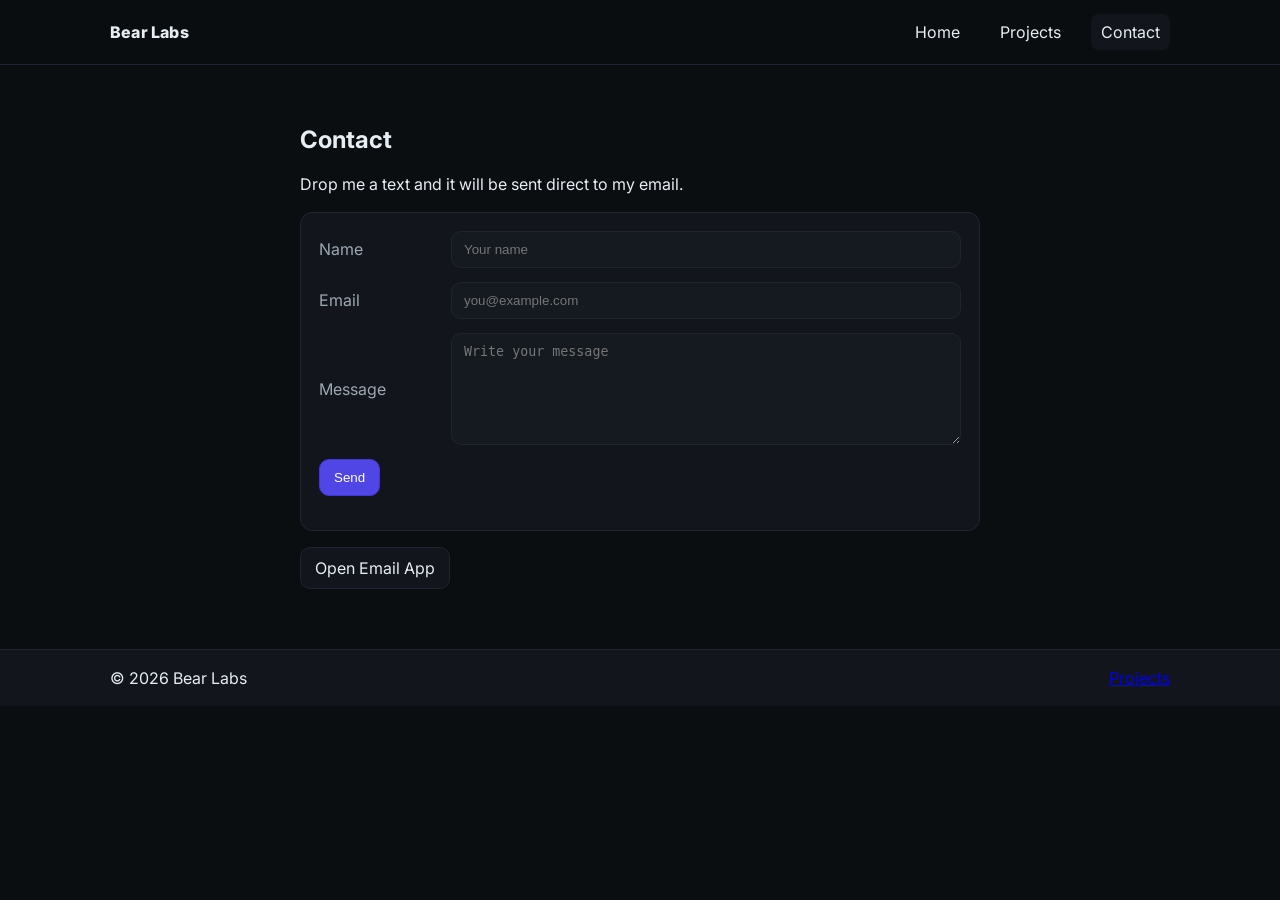
==== contact.html @ b3a80230 "Updated folder structure" ====
<!doctype html>
<html lang="en">
<head>
  <meta charset="utf-8">
  <meta name="viewport" content="width=device-width, initial-scale=1">
  <title>Contact • Bear Labs</title>
  <link rel="preconnect" href="https://fonts.googleapis.com">
  <link rel="preconnect" href="https://fonts.gstatic.com" crossorigin>
  <link href="https://fonts.googleapis.com/css2?family=Inter:wght@400;600;800&display=swap" rel="stylesheet">
  <link rel="stylesheet" href="styles.css">
</head>
<body>
  <header class="site-header">
    <div class="container header-inner">
      <div class="brand">Bear Labs</div>
      <nav class="nav">
        <a href="index.html">Home</a>
        <a href="index.html#projects">Projects</a>
        <a href="contact.html" class="active">Contact</a>
      </nav>
    </div>
  </header>

  <main>
    <section class="section">
      <div class="container narrow">
        <h1>Contact</h1>
        <p>Drop me a text and it will be sent direct to my email.</p>
        <form id="contactForm" class="form">
          <div class="form-row">
            <label for="name">Name</label>
            <input id="name" name="name" type="text" required placeholder="Your name">
          </div>
          <div class="form-row">
            <label for="email">Email</label>
            <input id="email" name="email" type="email" required placeholder="you@example.com">
          </div>
          <div class="form-row">
            <label for="message">Message</label>
            <textarea id="message" name="message" rows="6" required placeholder="Write your message"></textarea>
          </div>
          <button class="btn primary" type="submit">Send</button>
          <p id="status" class="status" aria-live="polite"></p>
        </form>
        <div class="alt-mail">
          <a class="btn" href="mailto:atharvamahabal8@gmail.com?subject=Hello%20from%20Bear%20Labs">Open Email App</a>
        </div>
      </div>
    </section>
  </main>

  <footer class="site-footer">
    <div class="container footer-inner">
      <div>© <span id="year"></span> Bear Labs</div>
      <div class="footer-links">
        <a href="index.html#projects">Projects</a>
      </div>
    </div>
  </footer>

  <script src="script.js"></script>
  <script>
    document.getElementById('year').textContent = new Date().getFullYear();
    const form = document.getElementById('contactForm');
    const statusEl = document.getElementById('status');
    form.addEventListener('submit', function(e) {
      e.preventDefault();
      const name = document.getElementById('name').value.trim();
      const email = document.getElementById('email').value.trim();
      const message = document.getElementById('message').value.trim();
      const subject = encodeURIComponent('New message from Portfolio: ' + name);
      const body = encodeURIComponent('From: ' + name + ' (' + email + ')\n\n' + message);
      const mailto = 'mailto:atharvamahabal8@gmail.com?subject=' + subject + '&body=' + body;
      statusEl.textContent = 'Opening your email app...';
      window.location.href = mailto;
      setTimeout(function() {
        statusEl.textContent = 'If your email app did not open, use the button above.';
      }, 1500);
    });
  </script>
</body>
</html>
---- styles.css ----
:root {
  --bg: #0b0e11;
  --surface: #12161c;
  --text: #e6edf3;
  --muted: #9da7b2;
  --primary: #4f46e5;
  --primary-ink: #ffffff;
  --border: #1f2430;
  --card: #151a21;
}

* {
  box-sizing: border-box;
}

html, body {
  margin: 0;
  padding: 0;
  background: var(--bg);
  color: var(--text);
  font-family: Inter, system-ui, -apple-system, Segoe UI, Roboto, Helvetica, Arial, "Apple Color Emoji", "Segoe UI Emoji";
}

.container {
  width: 100%;
  max-width: 1100px;
  margin: 0 auto;
  padding: 0 20px;
}

.narrow {
  max-width: 720px;
}

.site-header {
  position: sticky;
  top: 0;
  z-index: 10;
  background: rgba(11, 14, 17, 0.8);
  backdrop-filter: blur(8px);
  border-bottom: 1px solid var(--border);
}

.header-inner {
  display: flex;
  align-items: center;
  justify-content: space-between;
  height: 64px;
}

.brand {
  font-weight: 800;
  letter-spacing: 0.2px;
}

.nav a {
  color: var(--text);
  text-decoration: none;
  margin-left: 16px;
  padding: 8px 10px;
  border-radius: 8px;
}

.nav a.active, .nav a:hover {
  background: var(--surface);
}

.hero {
  padding: 72px 0 40px;
  background:
    radial-gradient(800px 400px at 10% 0%, rgba(79,70,229,0.15), transparent 60%),
    radial-gradient(800px 400px at 90% 10%, rgba(34,197,94,0.12), transparent 60%);
}

.hero-inner {
  display: grid;
  grid-template-columns: 160px 1fr;
  gap: 24px;
  align-items: center;
}

.avatar {
  width: 160px;
  height: 160px;
  border-radius: 24px;
  border: 1px solid var(--border);
  background: var(--card);
}

.hero-copy h1 {
  margin: 0 0 10px;
  font-size: 36px;
}

.hero-copy p {
  margin: 0 0 18px;
  color: var(--muted);
  font-size: 18px;
}

.cta {
  display: flex;
  gap: 12px;
}

.btn {
  display: inline-block;
  padding: 10px 14px;
  border: 1px solid var(--border);
  border-radius: 10px;
  color: var(--text);
  text-decoration: none;
  background: var(--surface);
}

.btn:hover {
  filter: brightness(1.08);
}

.btn.primary {
  background: var(--primary);
  color: var(--primary-ink);
  border-color: #4038d0;
}

.btn.small {
  padding: 8px 12px;
  font-size: 14px;
}

.section {
  padding: 40px 0 60px;
}

.section-subtitle {
  color: var(--muted);
  margin-top: 8px;
  margin-bottom: 20px;
}

.grid {
  display: grid;
  grid-template-columns: repeat(2, 1fr);
  gap: 18px;
}

.card {
  border: 1px solid var(--border);
  border-radius: 14px;
  background: var(--card);
  overflow: hidden;
  display: flex;
  flex-direction: column;
}

.card-media {
  height: 140px;
  background: linear-gradient(180deg, #1a1f27, #12161c);
  display: flex;
  align-items: center;
  justify-content: center;
  font-weight: 600;
  color: var(--muted);
}

.card-body {
  padding: 16px;
}

.card-body h3 {
  margin: 0 0 8px;
}

.card-body p {
  margin: 0 0 14px;
  color: var(--muted);
}

.card-actions {
  display: flex;
  gap: 10px;
}

.site-footer {
  border-top: 1px solid var(--border);
  padding: 18px 0;
  background: var(--surface);
}

.footer-inner {
  display: flex;
  align-items: center;
  justify-content: space-between;
}

.form {
  margin-top: 18px;
  background: var(--surface);
  border: 1px solid var(--border);
  padding: 18px;
  border-radius: 12px;
}

.form-row {
  display: grid;
  grid-template-columns: 120px 1fr;
  gap: 12px;
  align-items: center;
  margin-bottom: 14px;
}

.form label {
  color: var(--muted);
}

.form input, .form textarea {
  width: 100%;
  padding: 10px 12px;
  border-radius: 10px;
  border: 1px solid var(--border);
  background: var(--card);
  color: var(--text);
}

.form input:focus, .form textarea:focus {
  outline: 2px solid #26304a;
  border-color: #26304a;
}

.status {
  margin-top: 10px;
  color: var(--muted);
}

.alt-mail {
  margin-top: 16px;
}

@media (max-width: 820px) {
  .hero-inner {
    grid-template-columns: 1fr;
    text-align: center;
  }
  .avatar {
    justify-self: center;
  }
  .grid {
    grid-template-columns: 1fr;
  }
  .form-row {
    grid-template-columns: 1fr;
  }
}
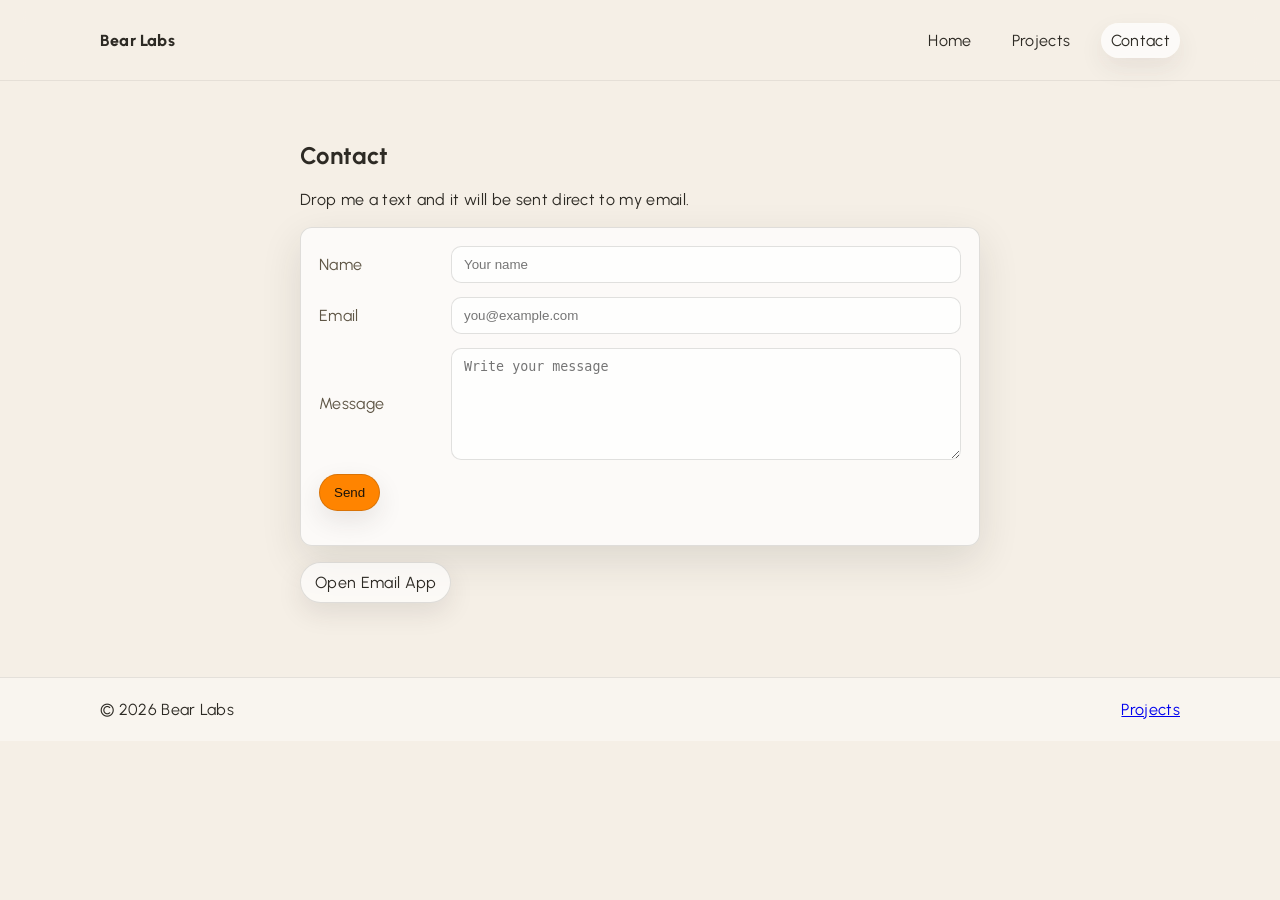
==== commit 83589847: "upadte" ====
--- a/contact.html
+++ b/contact.html
@@ -6,7 +6,7 @@
   <title>Contact • Bear Labs</title>
   <link rel="preconnect" href="https://fonts.googleapis.com">
   <link rel="preconnect" href="https://fonts.gstatic.com" crossorigin>
-  <link href="https://fonts.googleapis.com/css2?family=Inter:wght@400;600;800&display=swap" rel="stylesheet">
+  <link href="https://fonts.googleapis.com/css2?family=Urbanist:wght@400;600;800&display=swap" rel="stylesheet">
   <link rel="stylesheet" href="styles.css">
 </head>
 <body>
--- a/styles.css
+++ b/styles.css
@@ -1,12 +1,37 @@
 :root {
-  --bg: #0b0e11;
-  --surface: #12161c;
-  --text: #e6edf3;
-  --muted: #9da7b2;
-  --primary: #4f46e5;
-  --primary-ink: #ffffff;
-  --border: #1f2430;
-  --card: #151a21;
+  --breakpoint-sm: 480px;
+  --breakpoint-md: 840px;
+  --breakpoint-lg: 1024px;
+  --breakpoint-xl: 1280px;
+  --radius-sm: 10px;
+  --radius-md: 14px;
+  --radius-lg: 18px;
+  --radius-xl: 24px;
+  --space-xs: 8px;
+  --space-sm: 12px;
+  --space-md: 18px;
+  --space-lg: 28px;
+  --space-xl: 36px;
+  --space-xxl: 48px;
+  --stroke-sm: 1px;
+  --ease-smooth: cubic-bezier(.6, 0, .25, 1);
+  --color-text-400: #2d2a24;
+  --color-text-300: #5f5646;
+  --color-background-400: #f5efe6;
+  --color-beige-600: rgb(233, 222, 208);
+  --color-beige-500: rgb(241, 229, 213);
+  --color-white-400: #ffffff;
+  --color-orange-400: #ff8400;
+  --color-cyan-500: #0086bb;
+  --color-cyan-400: rgb(52, 191, 255);
+  --shadow: 0 14px 40px rgba(45, 42, 36, 0.12);
+  --shadow-hover: 0 22px 60px rgba(45, 42, 36, 0.18);
+  --card: rgba(255, 255, 255, 0.7);
+  --border: rgba(45, 42, 36, 0.14);
+  --surface: rgba(255, 255, 255, 0.55);
+  --primary: var(--color-orange-400);
+  --primary-ink: #1b140a;
+  --muted: var(--color-text-300);
 }
 
 * {
@@ -16,14 +41,18 @@
 html, body {
   margin: 0;
   padding: 0;
-  background: var(--bg);
-  color: var(--text);
-  font-family: Inter, system-ui, -apple-system, Segoe UI, Roboto, Helvetica, Arial, "Apple Color Emoji", "Segoe UI Emoji";
+  background: var(--color-background-400);
+  color: var(--color-text-400);
+  font-family: Urbanist, system-ui, -apple-system, Segoe UI, Roboto, Helvetica, Arial, "Apple Color Emoji", "Segoe UI Emoji";
+  letter-spacing: .02em;
+  -webkit-tap-highlight-color: rgba(255,255,255,0);
+  -webkit-text-size-adjust: none;
+  overflow-y: scroll !important;
 }
 
 .container {
   width: 100%;
-  max-width: 1100px;
+  max-width: 1120px;
   margin: 0 auto;
   padding: 0 20px;
 }
@@ -35,17 +64,17 @@
 .site-header {
   position: sticky;
   top: 0;
-  z-index: 10;
-  background: rgba(11, 14, 17, 0.8);
-  backdrop-filter: blur(8px);
-  border-bottom: 1px solid var(--border);
+  z-index: 90;
+  background: rgba(245, 239, 230, 0.8);
+  backdrop-filter: blur(12px);
+  border-bottom: 1px solid rgba(45, 42, 36, 0.08);
 }
 
 .header-inner {
   display: flex;
   align-items: center;
   justify-content: space-between;
-  height: 64px;
+  height: 80px;
 }
 
 .brand {
@@ -54,73 +83,77 @@
 }
 
 .nav a {
-  color: var(--text);
+  color: var(--color-text-400);
   text-decoration: none;
   margin-left: 16px;
   padding: 8px 10px;
-  border-radius: 8px;
+  border-radius: 999px;
 }
 
 .nav a.active, .nav a:hover {
-  background: var(--surface);
+  background: rgba(255, 255, 255, 0.7);
+  box-shadow: 0 10px 24px rgba(45, 42, 36, 0.08);
 }
 
 .hero {
-  padding: 72px 0 40px;
+  padding: 92px 0 56px;
   background:
-    radial-gradient(800px 400px at 10% 0%, rgba(79,70,229,0.15), transparent 60%),
-    radial-gradient(800px 400px at 90% 10%, rgba(34,197,94,0.12), transparent 60%);
+    radial-gradient(800px 420px at 16% 4%, rgba(255, 132, 0, 0.22), transparent 60%),
+    radial-gradient(900px 460px at 90% 14%, rgba(52, 191, 255, 0.20), transparent 62%),
+    radial-gradient(740px 420px at 72% 85%, rgba(0, 134, 187, 0.14), transparent 62%);
 }
 
 .hero-inner {
   display: grid;
-  grid-template-columns: 160px 1fr;
-  gap: 24px;
+  grid-template-columns: 1.15fr 0.85fr;
+  gap: 34px;
   align-items: center;
-}
-
-.avatar {
-  width: 160px;
-  height: 160px;
-  border-radius: 24px;
-  border: 1px solid var(--border);
-  background: var(--card);
 }
 
 .hero-copy h1 {
   margin: 0 0 10px;
-  font-size: 36px;
+  font-size: 52px;
+  line-height: 1.06;
+  letter-spacing: -0.02em;
 }
 
 .hero-copy p {
   margin: 0 0 18px;
   color: var(--muted);
   font-size: 18px;
+  max-width: 52ch;
+  line-height: 1.45;
 }
 
 .cta {
   display: flex;
   gap: 12px;
+  flex-wrap: wrap;
 }
 
 .btn {
   display: inline-block;
   padding: 10px 14px;
   border: 1px solid var(--border);
-  border-radius: 10px;
-  color: var(--text);
+  border-radius: 999px;
+  color: var(--color-text-400);
   text-decoration: none;
-  background: var(--surface);
+  background: rgba(255, 255, 255, 0.65);
+  box-shadow: 0 10px 26px rgba(45, 42, 36, 0.10);
+  transition: transform 160ms var(--ease-smooth), box-shadow 160ms var(--ease-smooth), filter 160ms var(--ease-smooth), border-color 160ms var(--ease-smooth);
 }
 
 .btn:hover {
-  filter: brightness(1.08);
+  transform: translateY(-2px);
+  filter: saturate(1.06);
+  border-color: rgba(45, 42, 36, 0.22);
+  box-shadow: 0 18px 46px rgba(45, 42, 36, 0.14);
 }
 
 .btn.primary {
   background: var(--primary);
   color: var(--primary-ink);
-  border-color: #4038d0;
+  border-color: rgba(45, 42, 36, 0.18);
 }
 
 .btn.small {
@@ -129,7 +162,7 @@
 }
 
 .section {
-  padding: 40px 0 60px;
+  padding: 40px 0 74px;
 }
 
 .section-subtitle {
@@ -138,42 +171,113 @@
   margin-bottom: 20px;
 }
 
+.projects-panel {
+  background: rgba(255, 255, 255, 0.55);
+  border: 1px solid rgba(45, 42, 36, 0.10);
+  border-radius: 28px;
+  padding: 22px;
+  box-shadow: 0 26px 70px rgba(45, 42, 36, 0.10);
+}
+
+.projects-head h2 {
+  margin: 0;
+}
+
+.projects-head .section-subtitle {
+  margin-bottom: 14px;
+}
+
 .grid {
   display: grid;
-  grid-template-columns: repeat(2, 1fr);
+  grid-template-columns: repeat(3, 1fr);
   gap: 18px;
 }
 
 .card {
   border: 1px solid var(--border);
-  border-radius: 14px;
+  border-radius: 16px;
   background: var(--card);
   overflow: hidden;
   display: flex;
   flex-direction: column;
+  box-shadow: var(--shadow);
+  transform: translateY(0);
+  transition: transform 160ms ease, box-shadow 160ms ease, border-color 160ms ease, filter 160ms ease;
+}
+
+.card-link {
+  text-decoration: none;
+  color: inherit;
+  cursor: pointer;
+  position: relative;
+}
+
+.card-link:hover {
+  border-color: rgba(45, 42, 36, 0.22);
+  box-shadow: var(--shadow-hover);
+  transform: translateY(-4px);
+  filter: saturate(1.08);
 }
 
 .card-media {
-  height: 140px;
-  background: linear-gradient(180deg, #1a1f27, #12161c);
+  aspect-ratio: 1 / 1;
+  height: auto;
+  background: radial-gradient(900px 280px at 20% 10%, rgba(255, 132, 0, 0.25), transparent 52%),
+    radial-gradient(740px 260px at 90% 30%, rgba(52, 191, 255, 0.20), transparent 60%),
+    linear-gradient(180deg, rgba(255,255,255,0.45), rgba(255,255,255,0.18));
   display: flex;
   align-items: center;
   justify-content: center;
   font-weight: 600;
-  color: var(--muted);
+  color: rgba(45, 42, 36, 0.62);
+  letter-spacing: 0.6px;
+  text-transform: uppercase;
+}
+
+.card-icon {
+  font-size: 28px;
+  line-height: 1;
+  filter: drop-shadow(0 14px 24px rgba(45, 42, 36, 0.12));
+}
+
+.card-link:nth-child(4n + 1) .card-media {
+  background: radial-gradient(900px 280px at 25% 20%, rgba(255, 132, 0, 0.35), transparent 58%),
+    radial-gradient(700px 260px at 95% 15%, rgba(0, 134, 187, 0.18), transparent 62%),
+    linear-gradient(180deg, rgba(255,255,255,0.50), rgba(255,255,255,0.20));
+}
+
+.card-link:nth-child(4n + 2) .card-media {
+  background: radial-gradient(900px 280px at 30% 15%, rgba(52, 191, 255, 0.28), transparent 58%),
+    radial-gradient(700px 260px at 90% 30%, rgba(255, 132, 0, 0.18), transparent 62%),
+    linear-gradient(180deg, rgba(255,255,255,0.50), rgba(255,255,255,0.20));
+}
+
+.card-link:nth-child(4n + 3) .card-media {
+  background: radial-gradient(900px 280px at 28% 20%, rgba(0, 134, 187, 0.22), transparent 60%),
+    radial-gradient(700px 260px at 92% 22%, rgba(255, 132, 0, 0.18), transparent 62%),
+    linear-gradient(180deg, rgba(255,255,255,0.50), rgba(255,255,255,0.20));
+}
+
+.card-link:nth-child(4n) .card-media {
+  background: radial-gradient(900px 280px at 24% 18%, rgba(255, 132, 0, 0.24), transparent 60%),
+    radial-gradient(700px 260px at 92% 22%, rgba(52, 191, 255, 0.20), transparent 62%),
+    linear-gradient(180deg, rgba(255,255,255,0.50), rgba(255,255,255,0.20));
 }
 
 .card-body {
-  padding: 16px;
+  padding: 12px 12px 14px;
 }
 
 .card-body h3 {
   margin: 0 0 8px;
+  font-size: 14px;
+  letter-spacing: 0.2px;
 }
 
 .card-body p {
   margin: 0 0 14px;
   color: var(--muted);
+  line-height: 1.55;
 }
 
 .card-actions {
@@ -181,10 +285,22 @@
   gap: 10px;
 }
 
+.card-actions .btn.small {
+  background: rgba(255, 255, 255, 0.65);
+  border-color: rgba(45, 42, 36, 0.14);
+  backdrop-filter: blur(10px);
+}
+
+.card-link:hover .card-actions .btn.small {
+  background: rgba(255, 132, 0, 0.18);
+  border-color: rgba(255, 132, 0, 0.32);
+  color: var(--color-text-400);
+}
+
 .site-footer {
-  border-top: 1px solid var(--border);
-  padding: 18px 0;
-  background: var(--surface);
+  border-top: 1px solid rgba(45, 42, 36, 0.10);
+  padding: 22px 0;
+  background: rgba(255, 255, 255, 0.35);
 }
 
 .footer-inner {
@@ -195,10 +311,11 @@
 
 .form {
   margin-top: 18px;
-  background: var(--surface);
-  border: 1px solid var(--border);
+  background: rgba(255, 255, 255, 0.70);
+  border: 1px solid rgba(45, 42, 36, 0.14);
   padding: 18px;
   border-radius: 12px;
+  box-shadow: var(--shadow);
 }
 
 .form-row {
@@ -217,14 +334,14 @@
   width: 100%;
   padding: 10px 12px;
   border-radius: 10px;
-  border: 1px solid var(--border);
-  background: var(--card);
-  color: var(--text);
+  border: 1px solid rgba(45, 42, 36, 0.14);
+  background: rgba(255, 255, 255, 0.7);
+  color: var(--color-text-400);
 }
 
 .form input:focus, .form textarea:focus {
-  outline: 2px solid #26304a;
-  border-color: #26304a;
+  outline: 2px solid rgba(255, 132, 0, 0.25);
+  border-color: rgba(255, 132, 0, 0.35);
 }
 
 .status {
@@ -238,16 +355,125 @@
 
 @media (max-width: 820px) {
   .hero-inner {
-    grid-template-columns: 1fr;
-    text-align: center;
-  }
-  .avatar {
-    justify-self: center;
+    grid-template-columns: 1.05fr 0.95fr;
+    text-align: left;
   }
   .grid {
-    grid-template-columns: 1fr;
+    grid-template-columns: repeat(3, 1fr);
   }
   .form-row {
     grid-template-columns: 1fr;
   }
 }
+
+.hero-visual {
+  display: flex;
+  justify-content: flex-end;
+}
+
+@media (max-width: 640px) {
+  .hero {
+    padding: 82px 0 46px;
+  }
+  .hero-inner {
+    grid-template-columns: 1fr;
+    gap: 22px;
+  }
+  .hero-visual {
+    justify-content: center;
+  }
+  .hero-scene {
+    max-width: 380px;
+  }
+}
+
+@media (max-width: 420px) {
+  .grid {
+    grid-template-columns: repeat(2, 1fr);
+  }
+}
+
+@media (min-width: 1024px) {
+  .grid {
+    grid-template-columns: repeat(4, 1fr);
+  }
+}
+
+.hero-visual {
+  display: flex;
+  justify-content: flex-end;
+}
+
+.hero-scene {
+  width: 100%;
+  max-width: 420px;
+  aspect-ratio: 1 / 1;
+  border-radius: 28px;
+  background: radial-gradient(1200px 520px at 20% 18%, rgba(255, 132, 0, 0.22), transparent 60%),
+    radial-gradient(900px 520px at 92% 32%, rgba(52, 191, 255, 0.22), transparent 58%),
+    linear-gradient(180deg, rgba(255,255,255,0.65), rgba(255,255,255,0.35));
+  border: 1px solid rgba(45, 42, 36, 0.12);
+  box-shadow: 0 30px 80px rgba(45, 42, 36, 0.14);
+  overflow: hidden;
+  position: relative;
+}
+
+.hero-scene::before {
+  content: "";
+  position: absolute;
+  inset: 0;
+  background:
+    radial-gradient(500px 220px at 32% 62%, rgba(45, 42, 36, 0.10), transparent 64%),
+    radial-gradient(520px 220px at 72% 72%, rgba(45, 42, 36, 0.08), transparent 62%);
+  opacity: 0.8;
+}
+
+.hero-scene::after {
+  content: "";
+  position: absolute;
+  left: 10%;
+  right: 10%;
+  bottom: 10%;
+  height: 18%;
+  border-radius: 20px;
+  background: linear-gradient(180deg, rgba(45, 42, 36, 0.12), rgba(45, 42, 36, 0.04));
+  filter: blur(0.2px);
+}
+
+.hero-scene-inner {
+  position: absolute;
+  inset: 0;
+  display: grid;
+  place-items: center;
+}
+
+.hero-chip {
+  position: absolute;
+  top: 18px;
+  left: 18px;
+  padding: 8px 12px;
+  border-radius: 999px;
+  border: 1px solid rgba(45, 42, 36, 0.14);
+  background: rgba(255, 255, 255, 0.72);
+  color: rgba(45, 42, 36, 0.78);
+  font-weight: 600;
+  font-size: 13px;
+  box-shadow: 0 16px 40px rgba(45, 42, 36, 0.12);
+}
+
+.hero-orb {
+  width: 150px;
+  height: 150px;
+  border-radius: 50%;
+  background: radial-gradient(circle at 30% 30%, rgba(255, 255, 255, 0.95), rgba(255, 132, 0, 0.35));
+  box-shadow: 0 28px 70px rgba(45, 42, 36, 0.14);
+  transform: translate(-22px, 6px);
+}
+
+.hero-orb.two {
+  position: absolute;
+  width: 110px;
+  height: 110px;
+  background: radial-gradient(circle at 30% 30%, rgba(255, 255, 255, 0.92), rgba(52, 191, 255, 0.34));
+  transform: translate(88px, -56px);
+}
